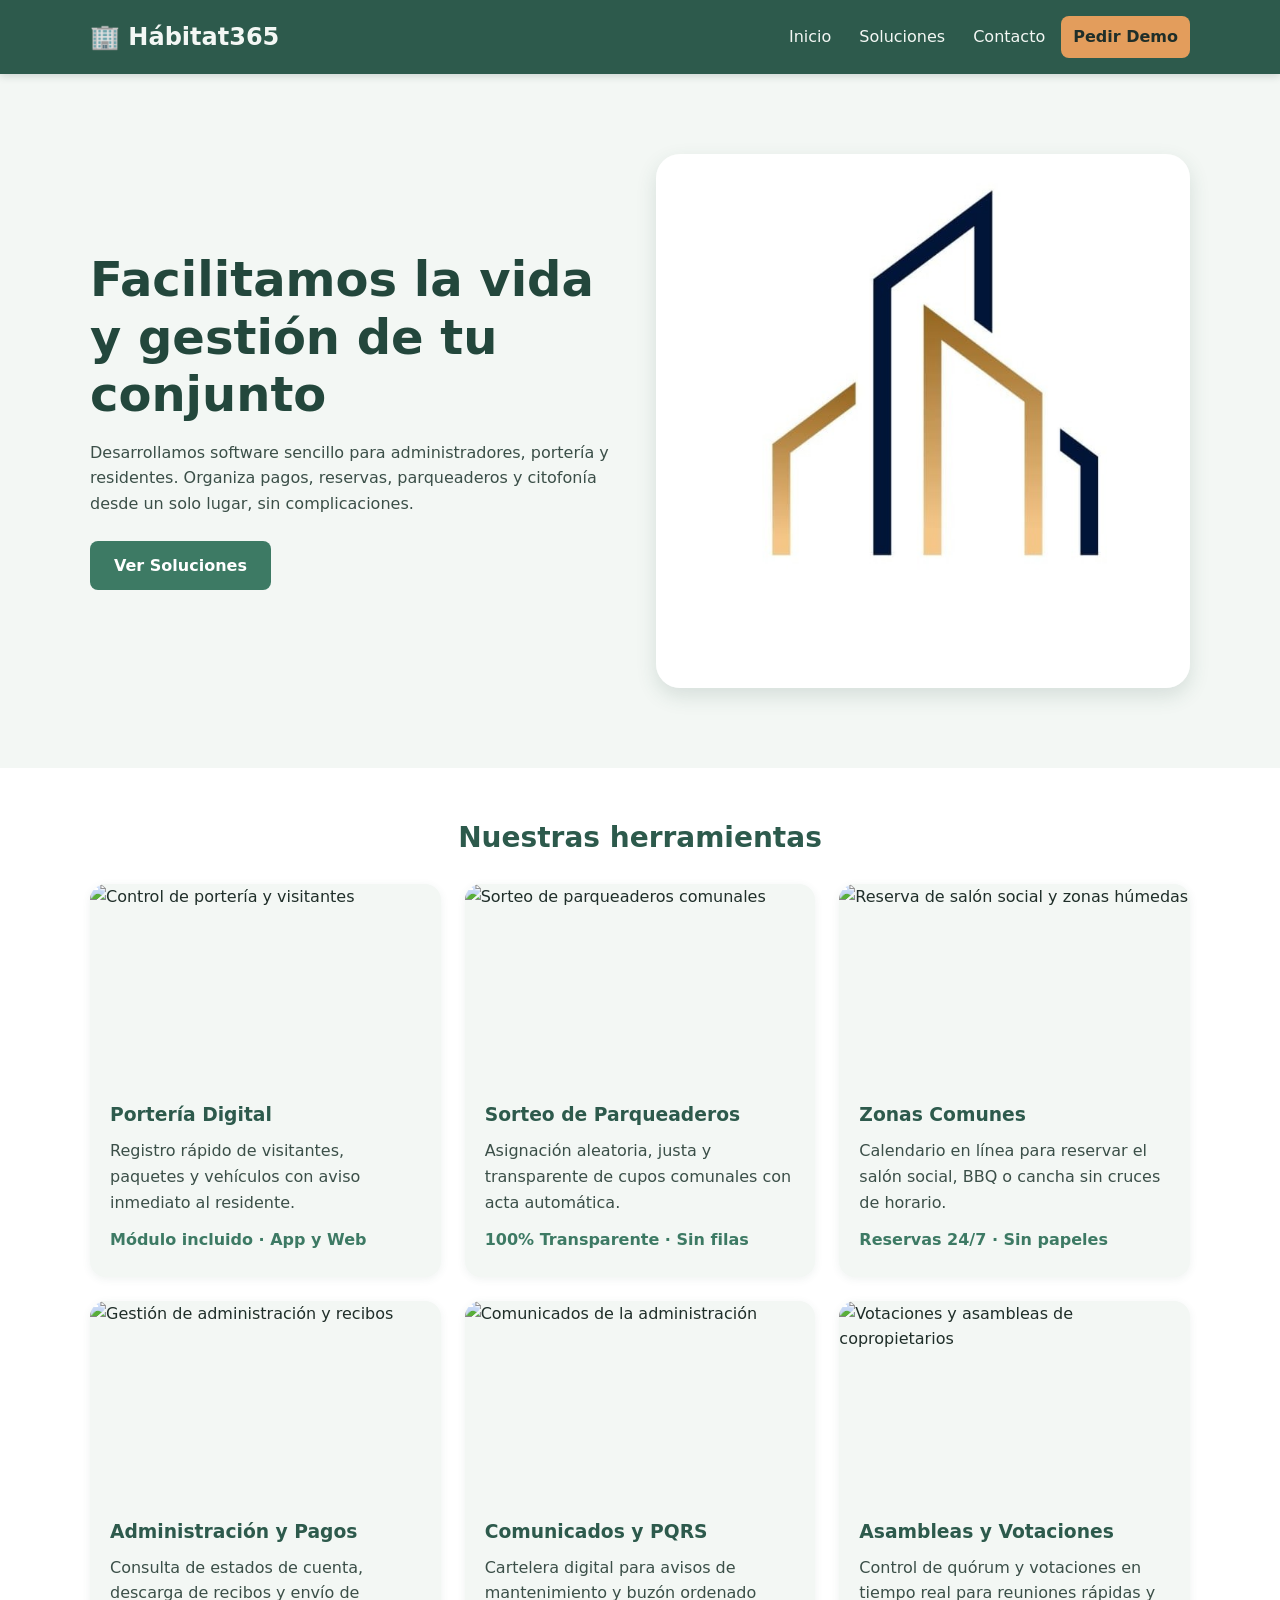
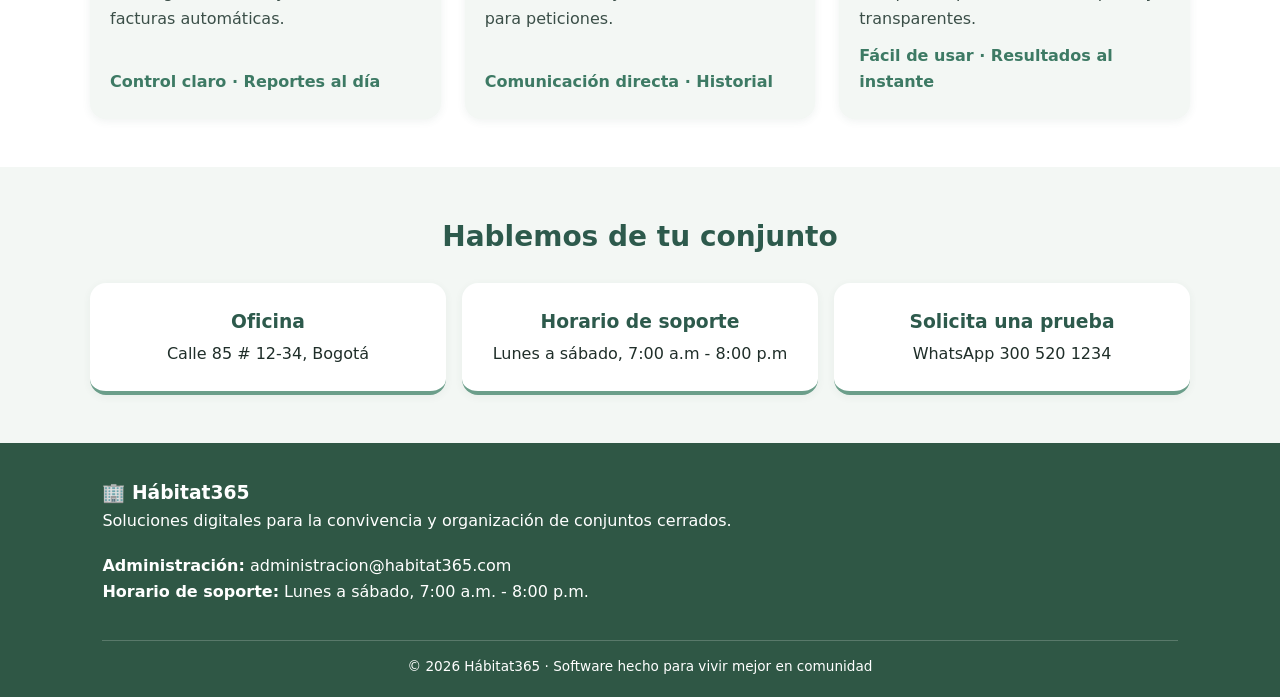
==== index.html @ 2de1ce51 "Add files via upload" ====
<!DOCTYPE html>
<html lang="es">

<head>
    <meta charset="UTF-8">
    <meta name="viewport" content="width=device-width, initial-scale=1.0">
    <title>Hábitat365 · Software para Conjuntos Residenciales</title>
    <link rel="stylesheet" href="CSS/styles.css">
    <script src="JS/menu.js" defer></script>
</head>

<body>
    <header class="header">
        <div class="contenedor header_contenido">
            <a href="#inicio" class="logo">🏢 Hábitat365</a>
            <button class="menu-boton" aria-label="Abrir menú">☰</button>
            <nav>
                <ul class="nav_lista">
                    <li><a href="#inicio">Inicio</a></li>
                    <li><a href="#soluciones">Soluciones</a></li>
                    <li><a href="#contacto">Contacto</a></li>
                    <li><a href="#contacto" class="nav_destacado">Pedir Demo</a></li>
                </ul>
            </nav>
        </div>
    </header>

    <main>
        <!-- HERO -->
        <section class="hero" id="inicio">
            <div class="contenedor hero_contenido">
                <div class="hero_texto">
                    <h1>Facilitamos la vida y gestión de tu conjunto</h1>
                    <p>Desarrollamos software sencillo para administradores, portería y residentes.
                        Organiza pagos, reservas, parqueaderos y citofonía desde un solo lugar, sin complicaciones.
                    </p>
                    <a href="#soluciones" class="boton">Ver Soluciones</a>
                </div>
                <img class="hero_imagen" src="IMG/habitat.jpeg" alt="Panel de gestión para conjuntos residenciales">
            </div>
        </section>

        <!-- SOLUCIONES / MÓDULOS DE SOFTWARE -->
        <section class="productos" id="soluciones">
            <div class="contenedor">
                <h2>Nuestras herramientas</h2>
                <div class="tarjetas">
                    <article class="tarjeta">
                        <img src="https://placehold.co/600x400/3d7a64/f3f7f4.png?text=Control+de+Accesos"
                            alt="Control de portería y visitantes">
                        <div class="tarjeta_cuerpo">
                            <h3>Portería Digital</h3>
                            <p>Registro rápido de visitantes, paquetes y vehículos con aviso inmediato al residente.</p>
                            <span class="precio">Módulo incluido · App y Web</span>
                        </div>
                    </article>

                    <a href="conjunto cerrado/index.html" class="tarjeta-enlace/">
                        <article class="tarjeta">
                            <img src="https://placehold.co/600x400/4a8b73/f3f7f4.png?text=Sorteo+de+Parqueaderos"
                                alt="Sorteo de parqueaderos comunales">
                            <div class="tarjeta_cuerpo">
                                <h3>Sorteo de Parqueaderos</h3>
                                <p>Asignación aleatoria, justa y transparente de cupos comunales con acta automática.
                                </p>
                                <span class="precio">100% Transparente · Sin filas</span>
                            </div>
                        </article>
                    </a>

                    <article class="tarjeta">
                        <img src="https://placehold.co/600x400/3d7a64/f3f7f4.png?text=Zonas+Comunes"
                            alt="Reserva de salón social y zonas húmedas">
                        <div class="tarjeta_cuerpo">
                            <h3>Zonas Comunes</h3>
                            <p>Calendario en línea para reservar el salón social, BBQ o cancha sin cruces de horario.
                            </p>
                            <span class="precio">Reservas 24/7 · Sin papeles</span>
                        </div>
                    </article>

                    <article class="tarjeta">
                        <img src="https://placehold.co/600x400/4a8b73/f3f7f4.png?text=Pagos+y+Cartera"
                            alt="Gestión de administración y recibos">
                        <div class="tarjeta_cuerpo">
                            <h3>Administración y Pagos</h3>
                            <p>Consulta de estados de cuenta, descarga de recibos y envío de facturas automáticas.</p>
                            <span class="precio">Control claro · Reportes al día</span>
                        </div>
                    </article>

                    <article class="tarjeta">
                        <img src="https://placehold.co/600x400/3d7a64/f3f7f4.png?text=Cartelera+y+Avisos"
                            alt="Comunicados de la administración">
                        <div class="tarjeta_cuerpo">
                            <h3>Comunicados y PQRS</h3>
                            <p>Cartelera digital para avisos de mantenimiento y buzón ordenado para peticiones.</p>
                            <span class="precio">Comunicación directa · Historial</span>
                        </div>
                    </article>

                    <article class="tarjeta">
                        <img src="https://placehold.co/600x400/4a8b73/f3f7f4.png?text=Asambleas+Virtuales"
                            alt="Votaciones y asambleas de copropietarios">
                        <div class="tarjeta_cuerpo">
                            <h3>Asambleas y Votaciones</h3>
                            <p>Control de quórum y votaciones en tiempo real para reuniones rápidas y transparentes.</p>
                            <span class="precio">Fácil de usar · Resultados al instante</span>
                        </div>
                    </article>
                </div>
            </div>
        </section>

        <!-- CONTACTO -->
        <section class="contacto" id="contacto">
            <div class="contenedor">
                <h2>Hablemos de tu conjunto</h2>
                <div class="contacto_grid">
                    <div class="contacto_bloque">
                        <h3>Oficina</h3>
                        <p>Calle 85 # 12-34, Bogotá</p>
                    </div>
                    <div class="contacto_bloque">
                        <h3>Horario de soporte</h3>
                        <p>Lunes a sábado, 7:00 a.m - 8:00 p.m</p>
                    </div>
                    <div class="contacto_bloque">
                        <h3>Solicita una prueba</h3>
                        <p>WhatsApp 300 520 1234</p>
                    </div>
                </div>
            </div>
        </section>
    </main>

    <!-- Pie de página unificado de Hábitat365 -->
    <footer id="contacto">
        <div>
            <h3>🏢 Hábitat365</h3>
            <p>Soluciones digitales para la convivencia y organización de conjuntos cerrados.</p>
        </div>
        <div>
            <p><strong>Administración:</strong> administracion@habitat365.com</p>
            <p><strong>Horario de soporte:</strong> Lunes a sábado, 7:00 a.m. - 8:00 p.m.</p>
        </div>
        <p class="p-footer">&copy; 2026 Hábitat365 · Software hecho para vivir mejor en comunidad</p>
    </footer>
</body>

</html>
---- CSS/styles.css ----
/* ===== PASO 3: Reset y box-sizing ===== */
* {
    box-sizing: border-box;
    margin: 0;
    padding: 0;
}

/* ===== PASO 4: Tipografía base con unidades relativas ===== */
html {
    font-size: 100%; /* 1rem = 16px */
    scroll-behavior: smooth;
}

body {
    font-family: system-ui, "Segoe UI", Roboto, Arial, sans-serif;
    font-size: 1rem;
    line-height: 1.6;
    color: #1f2e29; /* Verde muy oscuro para leer cómodo */
    background-color: #f3f7f4; /* Fondo verde salvia muy claro y cálido */
}

a {
    color: inherit;
    text-decoration: none;
}

ul {
    list-style: none;
}

h2 {
    font-size: 1.75rem;
    color: #2d5a4c; /* Verde bosque cálido */
    text-align: center;
    margin-bottom: 1.5rem;
}

/* ===== PASO 5: Imágenes fluidas ===== */
img {
    max-width: 100%;
    height: auto;
    display: block;
}

/* ===== PASO 6: Contenedor ===== */
.contenedor {
    width: 90%;
    max-width: 1100px;
    margin: 0 auto;
}

/* ===== PASO 7: Encabezado y menú (móvil) ===== */
.header {
    background-color: #2d5a4c; /* Verde bosque cálido principal */
    color: #f3f7f4;
    padding: 1rem 0;
    position: sticky;
    top: 0;
    z-index: 100;
    box-shadow: 0 2px 8px rgba(27, 56, 47, 0.18);
}

.header_contenido {
    display: flex;
    flex-wrap: wrap;
    justify-content: space-between;
    align-items: center;
    gap: 0.75rem;
}

.logo {
    font-size: 1.5rem;
    font-weight: 700;
}

.menu-boton {
    background-color: transparent;
    color: #f3f7f4;
    border: 1px solid rgba(243, 247, 244, 0.55);
    border-radius: 0.5rem;
    padding: 0.35rem 0.7rem;
    font-size: 1.25rem;
    line-height: 1;
    cursor: pointer;
}

.header nav {
    width: 100%;
}

.nav_lista {
    display: none;
    flex-direction: column;
    align-items: center;
    gap: 0.5rem;
    padding-top: 0.75rem;
}

.nav_lista.abierto {
    display: flex;
}

.nav_lista a {
    display: block;
    padding: 0.5rem 1rem;
    border-radius: 0.5rem;
}

.nav_lista a:hover {
    background-color: rgba(255, 255, 255, 0.15);
}

.nav_destacado {
    background-color: #e39d5c; /* Acento terracota/arena cálida */
    color: #1f2e29;
    font-weight: 700;
}

.nav_destacado:hover {
    background-color: #ebb078;
}

/* ===== PASO 8: Hero (móvil) ===== */
.hero {
    padding: 3rem 0;
}

.hero_contenido {
    display: grid;
    gap: 2rem;
    align-items: center;
}

.hero h1 {
    font-size: 2rem;
    line-height: 1.2;
    color: #23473c;
    margin-bottom: 1rem;
}

.hero p {
    margin-bottom: 1.5rem;
    color: #3b4f48;
}

.boton {
    display: inline-block;
    background-color: #3d7a64; /* Verde salvia vivo */
    color: #ffffff;
    padding: 0.75rem 1.5rem;
    border-radius: 0.5rem;
    font-weight: 700;
    cursor: pointer;
    transition: background-color 0.25s ease, transform 0.2s ease;
}

.boton:hover {
    background-color: #2d5a4c;
    transform: translateY(-2px);
}

.hero_imagen {
    width: 100%;
    border-radius: 1.5rem;
    box-shadow: 0 8px 20px rgba(45, 90, 76, 0.15);
}

/* ===== PASO 9: Tarjetas de soluciones (móvil: 1 columna) ===== */
.productos {
    background-color: #ffffff;
    padding: 3rem 0;
}

.tarjetas {
    display: grid;
    grid-template-columns: 1fr;
    gap: 1.5rem;
}

.tarjeta {
    background-color: #f3f7f4; /* Mismo tono suave del fondo para armonía visual */
    border-radius: 1rem;
    overflow: hidden;
    box-shadow: 0 2px 8px rgba(45, 90, 76, 0.08);
    display: flex;
    flex-direction: column;
    transition: transform 0.2s ease;
}

.tarjeta:hover {
    transform: translateY(-4px);
}

.tarjeta img {
    width: 100%;
    height: 200px;
    object-fit: cover;
}

.tarjeta_cuerpo {
    padding: 1rem 1.25rem 1.5rem;
    display: flex;
    flex-direction: column;
    flex-grow: 1;
}

.tarjeta h3 {
    color: #2d5a4c;
    margin-bottom: 0.5rem;
}

.tarjeta p {
    flex-grow: 1;
    color: #3b4f48;
}

/* Quita el subrayado y mantiene los colores originales de la tarjeta */
.tarjeta-enlace {
    text-decoration: none;
    color: inherit;
    display: block; /* Permite que ocupe todo el espacio de la columna */
    transition: transform 0.2s ease, box-shadow 0.2s ease;
}

/* Efecto visual cuando pasas el cursor (te paras) encima */
.tarjeta-enlace:hover {
    transform: translateY(-5px); /* Eleva ligeramente la tarjeta hacia arriba */
    cursor: pointer;             /* Muestra la manito de enlace */
}

.precio {
    display: block;
    margin-top: 0.75rem;
    font-weight: 700;
    color: #3d7a64;
}

/* ===== PASO 10: Contacto y pie de página (móvil) ===== */
.contacto {
    padding: 3rem 0;
}

.contacto_grid {
    display: flex;
    flex-direction: column;
    gap: 1rem;
}

.contacto_bloque {
    background-color: #ffffff;
    padding: 1.5rem;
    border-radius: 1rem;
    text-align: center;
    border-bottom: 4px solid #6b9e8a; /* Línea verde salvia suave en la base */
    box-shadow: 0 2px 8px rgba(45, 90, 76, 0.06);
}

.contacto_bloque h3 {
    color: #2d5a4c;
    margin-bottom: 0.25rem;
}

footer {
    background-color: #2f5745;
    color: white;
    padding: 35px 8% 20px;
    display: flex;
    flex-wrap: wrap;
    justify-content: space-between;
    gap: 20px;
}

footer .p-footer {
    width: 100%;
    text-align: center;
    margin-top: 15px;
    padding-top: 15px;
    border-top: 1px solid rgba(255, 255, 255, 0.2);
    font-size: 0.85rem;
}

/* ===== PASO 12: Tablet (768px en adelante) ===== */
@media (min-width: 768px) {
    .header_contenido {
        flex-direction: row;
        flex-wrap: nowrap;
        justify-content: space-between;
    }

    .header nav {
        width: auto;
    }

    .nav_lista {
        display: flex;
        flex-direction: row;
        gap: 0.25rem;
        padding-top: 0;
    }

    .nav_lista a {
        padding: 0.5rem 0.75rem;
    }

    .hero h1 {
        font-size: 2.5rem;
    }

    .tarjetas {
        grid-template-columns: repeat(2, 1fr);
    }

    .contacto_grid {
        flex-direction: row;
    }

    .contacto_bloque {
        flex: 1;
    }

    .menu-boton {
        display: none;
    }

    .grid-footer {
        grid-template-columns: 1fr;
    }
}

/* ===== PASO 13: Escritorio (1024px en adelante) ===== */
@media (min-width: 1024px) {
    .hero {
        padding: 5rem 0;
    }

    .hero_contenido {
        grid-template-columns: 1fr 1fr;
        align-items: center;
    }

    .hero h1 {
        font-size: 3rem;
    }

    .tarjetas {
        grid-template-columns: repeat(3, 1fr);
    }
}
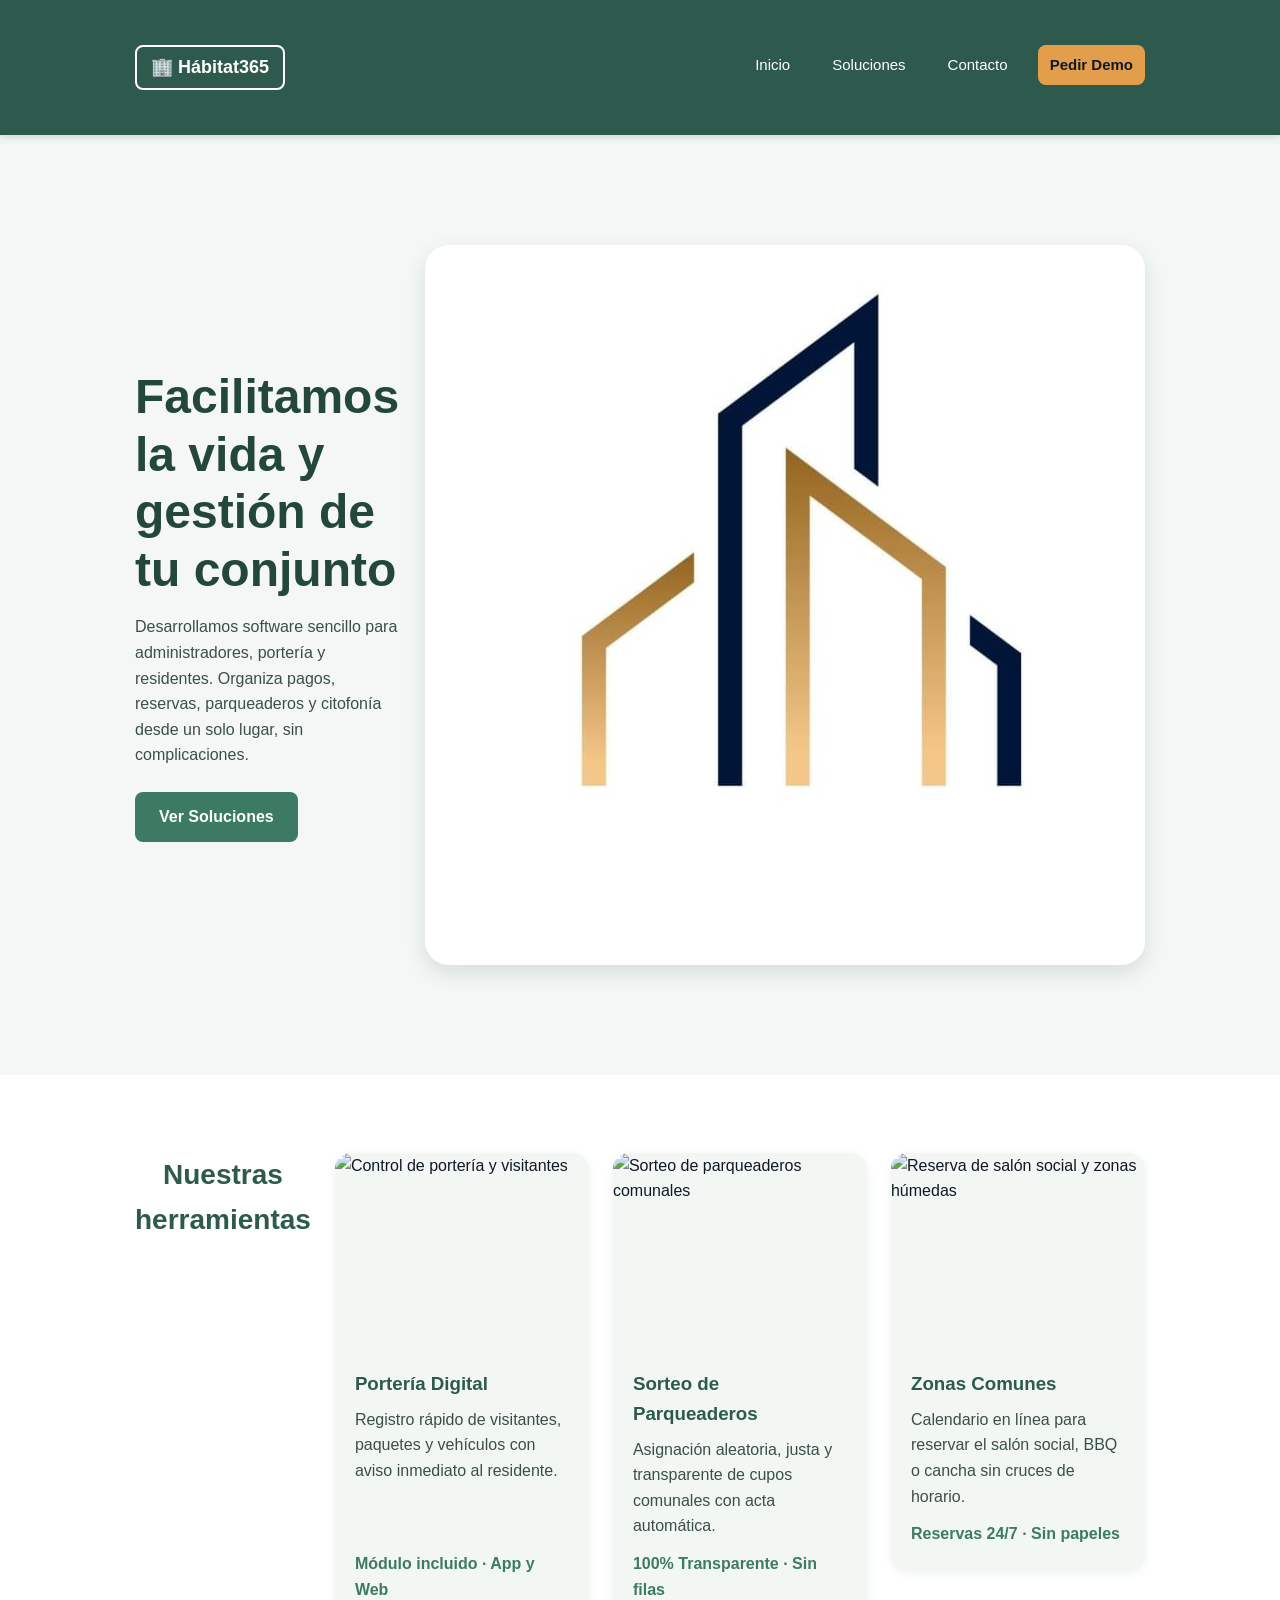
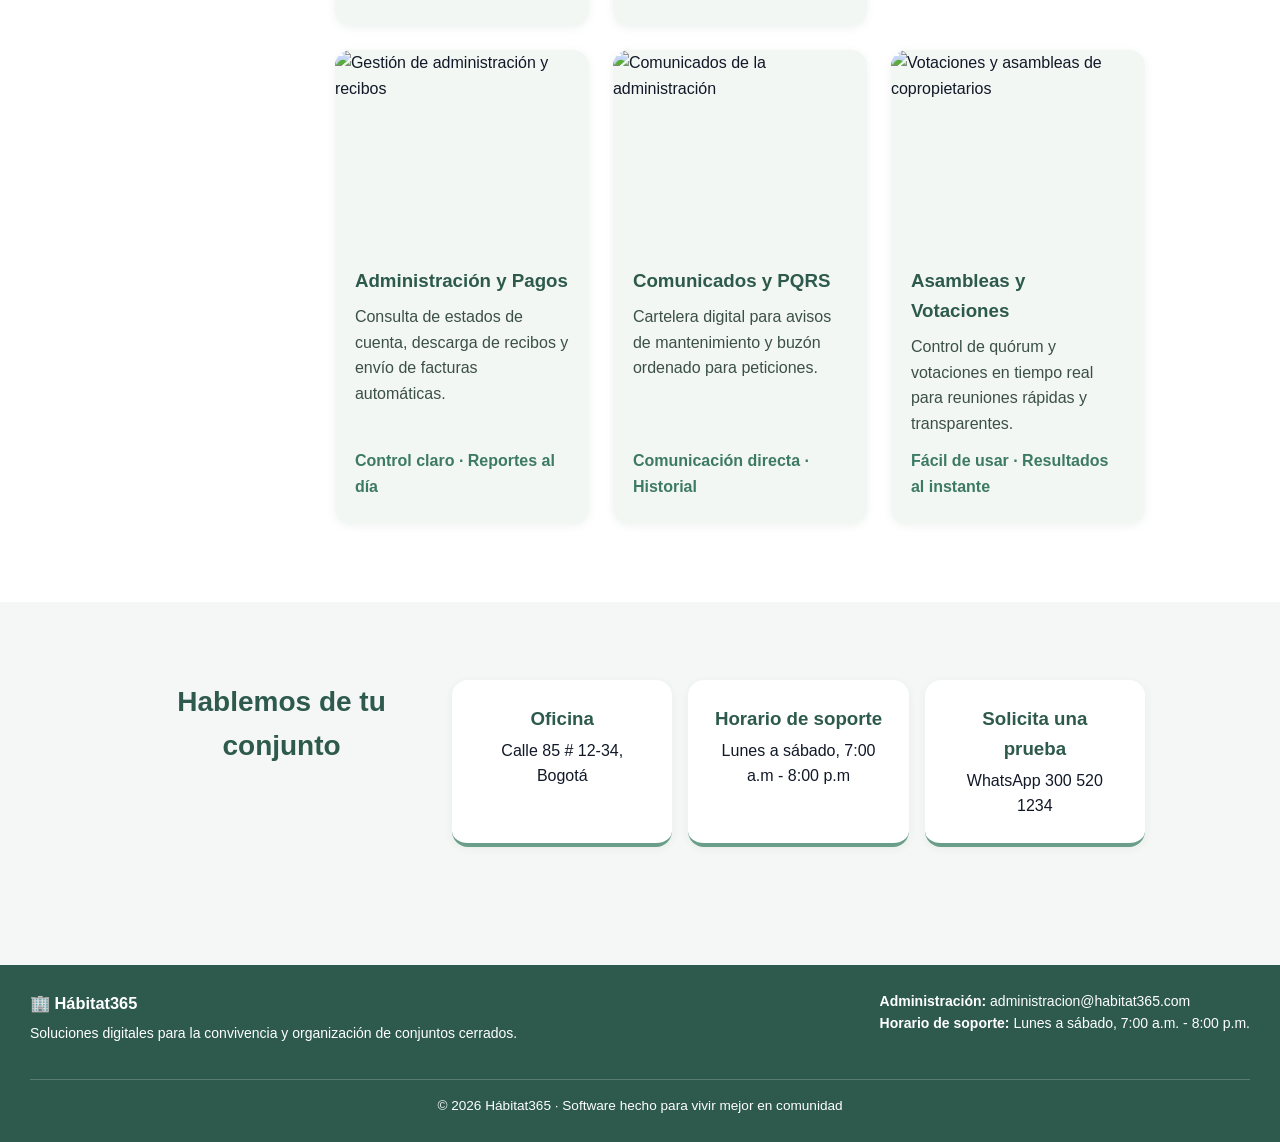
==== commit a4cbcaf5: "Update index.html to link to reservas.html for online booking of common areas" ====
--- a/index.html
+++ b/index.html
@@ -4,7 +4,7 @@
 <head>
     <meta charset="UTF-8">
     <meta name="viewport" content="width=device-width, initial-scale=1.0">
-    <title>Hábitat365 · Software para Conjuntos Residenciales</title>
+    <title>Hábitat365 Software para Conjuntos Residenciales</title>
     <link rel="stylesheet" href="CSS/styles.css">
     <script src="JS/menu.js" defer></script>
 </head>
@@ -68,16 +68,19 @@
                         </article>
                     </a>
 
-                    <article class="tarjeta">
-                        <img src="https://placehold.co/600x400/3d7a64/f3f7f4.png?text=Zonas+Comunes"
-                            alt="Reserva de salón social y zonas húmedas">
-                        <div class="tarjeta_cuerpo">
-                            <h3>Zonas Comunes</h3>
-                            <p>Calendario en línea para reservar el salón social, BBQ o cancha sin cruces de horario.
-                            </p>
-                            <span class="precio">Reservas 24/7 · Sin papeles</span>
-                        </div>
-                    </article>
+                    <a href="reservas.html">
+                        <article class="tarjeta">
+                            <img src="https://placehold.co/600x400/3d7a64/f3f7f4.png?text=Zonas+Comunes"
+                                alt="Reserva de salón social y zonas húmedas">
+                            <div class="tarjeta_cuerpo">
+                                <h3>Zonas Comunes</h3>
+                                <p>Calendario en línea para reservar el salón social, BBQ o cancha sin cruces de
+                                    horario.
+                                </p>
+                                <span class="precio">Reservas 24/7 · Sin papeles</span>
+                            </div>
+                        </article>
+                    </a>
 
                     <article class="tarjeta">
                         <img src="https://placehold.co/600x400/4a8b73/f3f7f4.png?text=Pagos+y+Cartera"
--- a/CSS/styles.css
+++ b/CSS/styles.css
@@ -327,6 +327,509 @@
     }
 }
 
+
+
+body {
+    font-family: Arial, Helvetica, sans-serif;
+    background-color: #f4f7f5;
+    color: #111827;
+}
+
+.header {
+    background-color: #2d5a4c;
+    color: #ffffff;
+    padding: 15px 30px;
+    display: flex;
+    justify-content: space-between;
+    align-items: center;
+    flex-wrap: wrap;
+    gap: 15px;
+}
+
+.header-titulo h1 {
+    font-size: 24px;
+    margin-bottom: 4px;
+}
+
+.header-titulo p {
+    font-size: 14px;
+    color: #d8e6df;
+}
+
+.header_contenido {
+    display: flex;
+    align-items: center;
+    gap: 20px;
+}
+
+.logo {
+    color: #ffffff;
+    text-decoration: none;
+    font-weight: bold;
+    font-size: 18px;
+    border: 2px solid #ffffff;
+    padding: 6px 14px;
+    border-radius: 8px;
+}
+
+.menu-boton {
+    display: none;
+    background: none;
+    border: none;
+    color: #ffffff;
+    font-size: 24px;
+    cursor: pointer;
+}
+
+.nav_lista {
+    list-style: none;
+    display: flex;
+    align-items: center;
+    gap: 18px;
+}
+
+.nav_lista a {
+    color: #ffffff;
+    text-decoration: none;
+    font-size: 15px;
+}
+
+.nav_lista a:hover {
+    text-decoration: underline;
+}
+
+.nav_destacado {
+    background-color: #e39e4c;
+    color: #111827 !important;
+    font-weight: bold;
+    padding: 8px 14px;
+    border-radius: 6px;
+}
+
+.contenedor {
+    margin: 30px auto;
+    padding: 0 20px;
+    display: flex;
+    gap: 24px;
+    max-width: 1050px;
+    align-items: flex-start;
+}
+
+.calendario {
+    flex: 2;
+    min-width: 0;
+    background-color: #ffffff;
+    border-radius: 25px;
+    box-shadow: 0 4px 12px rgba(0, 0, 0, 0.12);
+    overflow: hidden;
+}
+
+.cal-cabecera {
+    position: relative;
+    display: flex;
+    align-items: center;
+    justify-content: center;
+    background-color: #2d5a4c;
+    padding: 16px 0 18px;
+}
+
+.anio {
+    font-family: "Arial Black", Impact, sans-serif;
+    font-weight: 900;
+    font-size: 56px;
+    line-height: 1;
+    color: #ffffff;
+}
+
+.anillo {
+    position: absolute;
+    top: 50%;
+    transform: translateY(-50%);
+    width: 34px;
+    height: 34px;
+    border-radius: 50%;
+    background-color: #ffffff;
+    border: 6px solid #3db8ff;
+}
+
+.anillo.izq {
+    left: 7%;
+}
+
+.anillo.der {
+    right: 7%;
+}
+
+.cal-franja {
+    height: 16px;
+    background-color: #3db8ff;
+}
+
+.cal-cuerpo {
+    padding: 16px 20px 20px;
+}
+
+.mes-nav {
+    display: flex;
+    align-items: center;
+    justify-content: space-between;
+    margin-bottom: 14px;
+}
+
+.mes-nav h3 {
+    font-size: 22px;
+    font-weight: bold;
+    text-transform: capitalize;
+    color: #111827;
+}
+
+.btn-nav {
+    width: 40px;
+    height: 40px;
+    border: none;
+    border-radius: 50%;
+    background-color: #3db8ff;
+    color: #ffffff;
+    font-size: 24px;
+    font-weight: bold;
+    cursor: pointer;
+}
+
+.btn-nav:hover {
+    background-color: #1593e6;
+}
+
+.dias-semana,
+.cuadricula {
+    display: grid;
+    grid-template-columns: 36px repeat(7, 1fr);
+}
+
+.dias-semana {
+    background-color: #3db8ff;
+    border-radius: 8px;
+    color: #ffffff;
+    font-weight: bold;
+    font-size: 15px;
+    text-align: center;
+    padding: 8px 0;
+    margin-bottom: 8px;
+}
+
+.cuadricula {
+    row-gap: 4px;
+}
+
+.num-semana {
+    display: flex;
+    align-items: center;
+    justify-content: center;
+    color: #64748b;
+    font-weight: bold;
+    font-size: 13px;
+}
+
+.dia {
+    position: relative;
+    min-height: 58px;
+    margin: 0 2px;
+    border: 3px solid transparent;
+    border-radius: 12px;
+    background-color: transparent;
+    font-family: inherit;
+    font-size: 20px;
+    font-weight: bold;
+    color: #111827;
+    cursor: pointer;
+    display: flex;
+    flex-direction: column;
+    align-items: center;
+    justify-content: center;
+    gap: 4px;
+}
+
+.dia:hover:not(:disabled) {
+    background-color: #f1f5f9;
+    box-shadow: 0 3px 8px rgba(0, 0, 0, 0.12);
+}
+
+.dia.domingo {
+    color: #2d5a4c;
+}
+
+.dia.parcial {
+    background-color: #fef3c7;
+}
+
+.dia.lleno {
+    background-color: #fee2e2;
+}
+
+.dia.hoy {
+    border-color: #3db8ff;
+}
+
+.dia.hoy::before {
+    content: "HOY";
+    position: absolute;
+    top: 2px;
+    font-size: 9px;
+    font-weight: bold;
+    color: #1593e6;
+}
+
+.dia.seleccionado {
+    background-color: #3db8ff;
+    border-color: #3db8ff;
+    color: #ffffff;
+}
+
+.dia.seleccionado::before {
+    color: #ffffff;
+}
+
+.dia:disabled,
+.dia.pasado {
+    background-color: transparent;
+    color: #cbd5e1;
+    cursor: not-allowed;
+    box-shadow: none;
+}
+
+.dia.pasado.domingo {
+    color: #fecaca;
+}
+
+.puntos {
+    display: flex;
+    gap: 3px;
+}
+
+.punto {
+    display: inline-block;
+    width: 8px;
+    height: 8px;
+    border-radius: 50%;
+}
+
+.punto.verde {
+    background-color: #22c55e;
+}
+
+.punto.rojo {
+    background-color: #ef4444;
+}
+
+.leyenda {
+    display: flex;
+    flex-wrap: wrap;
+    gap: 8px 18px;
+    margin-top: 18px;
+    font-size: 13px;
+    color: #64748b;
+}
+
+.leyenda span {
+    display: flex;
+    align-items: center;
+    gap: 6px;
+}
+
+.cuadro {
+    display: inline-block;
+    width: 14px;
+    height: 14px;
+    border-radius: 4px;
+}
+
+.cuadro.parcial {
+    background-color: #fef3c7;
+    border: 1px solid #fcd34d;
+}
+
+.cuadro.lleno {
+    background-color: #fee2e2;
+    border: 1px solid #fca5a5;
+}
+
+.cal-pie {
+    background-color: #2d5a4c;
+    padding: 10px;
+    text-align: center;
+}
+
+.btn-hoy {
+    padding: 5px 20px;
+    border: 2px solid #ffffff;
+    border-radius: 20px;
+    background-color: transparent;
+    color: #ffffff;
+    font-weight: bold;
+    font-size: 14px;
+    cursor: pointer;
+}
+
+.btn-hoy:hover {
+    background-color: #ffffff;
+    color: #2d5a4c;
+}
+
+.panel {
+    flex: 1;
+    min-width: 280px;
+    background-color: #ffffff;
+    border-radius: 14px;
+    box-shadow: 0 4px 12px rgba(0, 0, 0, 0.12);
+    padding: 20px;
+}
+
+.panel h3 {
+    font-size: 18px;
+    text-transform: capitalize;
+    margin-bottom: 4px;
+}
+
+.panel .resumen {
+    color: #64748b;
+    font-size: 14px;
+    margin-bottom: 16px;
+}
+
+.panel .placeholder {
+    text-align: center;
+    color: #64748b;
+    padding: 32px 8px;
+}
+
+.area {
+    border: 1px solid #e2e8f0;
+    border-left: 5px solid #22c55e;
+    border-radius: 10px;
+    padding: 12px;
+    margin-bottom: 12px;
+    background-color: #ffffff;
+}
+
+.area.ocupada {
+    border-left-color: #ef4444;
+    background-color: #fff7f7;
+}
+
+.area-cabecera {
+    display: flex;
+    align-items: center;
+    justify-content: space-between;
+    gap: 8px;
+}
+
+.area-nombre {
+    font-weight: bold;
+}
+
+.btn-estado {
+    border: none;
+    border-radius: 20px;
+    padding: 6px 14px;
+    font-size: 13px;
+    font-weight: bold;
+    color: #ffffff;
+    cursor: pointer;
+    background-color: #22c55e;
+}
+
+.btn-estado.ocupado {
+    background-color: #ef4444;
+}
+
+.area input {
+    width: 100%;
+    margin-top: 10px;
+    padding: 8px 10px;
+    border: 1px solid #cccccc;
+    border-radius: 8px;
+    font-size: 14px;
+}
+
+.area input:focus {
+    outline: none;
+    border-color: #1593e6;
+}
+
+.btn-cerrar {
+    margin-top: 8px;
+    width: 100%;
+    padding: 8px;
+    border: 1px solid #cccccc;
+    border-radius: 8px;
+    background-color: #f8fafc;
+    color: #333333;
+    font-weight: bold;
+    cursor: pointer;
+}
+
+.btn-cerrar:hover {
+    background-color: #e2e8f0;
+}
+
+footer {
+    background-color: #2d5a4c;
+    color: #ffffff;
+    padding: 25px 30px;
+    margin-top: 40px;
+    display: flex;
+    justify-content: space-between;
+    flex-wrap: wrap;
+    gap: 20px;
+    font-size: 14px;
+}
+
+footer h3 {
+    margin-bottom: 6px;
+}
+
+@media (max-width: 800px) {
+    .contenedor {
+        flex-direction: column;
+    }
+
+    .calendario,
+    .panel {
+        width: 100%;
+        flex: none;
+    }
+
+    .cal-cuerpo {
+        padding: 12px 10px 16px;
+    }
+
+    .dias-semana,
+    .cuadricula {
+        grid-template-columns: 26px repeat(7, 1fr);
+    }
+
+    .dias-semana {
+        font-size: 13px;
+    }
+
+    .dia {
+        min-height: 46px;
+        font-size: 16px;
+        margin: 0 1px;
+    }
+
+    .punto {
+        width: 6px;
+        height: 6px;
+    }
+
+    .anillo {
+        width: 26px;
+        height: 26px;
+        border-width: 5px;
+    }
+}
+
+
 /* ===== PASO 13: Escritorio (1024px en adelante) ===== */
 @media (min-width: 1024px) {
     .hero {
@@ -345,4 +848,122 @@
     .tarjetas {
         grid-template-columns: repeat(3, 1fr);
     }
-}+
+
+}
+
+ @media (max-width: 800px) {
+    .header {
+        padding: 15px 20px;
+    }
+
+    .header_contenido {
+        width: 100%;
+        justify-content: space-between;
+        flex-wrap: wrap;
+    }
+
+    .menu-boton {
+        display: block;
+    }
+
+    .header_contenido nav {
+        display: none;
+        width: 100%;
+    }
+
+    .header_contenido nav.activo {
+        display: block;
+    }
+
+    .nav_lista {
+        flex-direction: column;
+        align-items: stretch;
+        gap: 10px;
+        margin-top: 12px;
+        padding-top: 12px;
+        border-top: 1px solid #3f7564;
+    }
+
+    .nav_lista a {
+        display: block;
+        padding: 8px 10px;
+    }
+
+    .nav_destacado {
+        text-align: center;
+    }
+
+    .contenedor {
+        flex-direction: column;
+        margin: 20px auto;
+        padding: 0 12px;
+    }
+
+    .calendario,
+    .panel {
+        width: 100%;
+        flex: none;
+    }
+
+    .anio {
+        font-size: 40px;
+    }
+
+    .anillo {
+        width: 26px;
+        height: 26px;
+        border-width: 5px;
+    }
+
+    .cal-cuerpo {
+        padding: 12px 10px 16px;
+    }
+
+    .dias-semana,
+    .cuadricula {
+        grid-template-columns: 26px repeat(7, 1fr);
+    }
+
+    .dias-semana {
+        font-size: 13px;
+    }
+
+    .dia {
+        min-height: 46px;
+        font-size: 16px;
+        margin: 0 1px;
+    }
+
+    .punto {
+        width: 6px;
+        height: 6px;
+    }
+
+    footer {
+        flex-direction: column;
+        padding: 20px;
+        text-align: center;
+    }
+}
+
+/* ===== PASO 13: Escritorio (1024px en adelante) ===== */
+@media (min-width: 1024px) {
+    .hero {
+        padding: 5rem 0;
+    }
+
+    .hero_contenido {
+        grid-template-columns: 1fr 1fr;
+        align-items: center;
+    }
+
+    .hero h1 {
+        font-size: 3rem;
+    }
+
+    .tarjetas {
+        grid-template-columns: repeat(3, 1fr);
+    }
+}
+
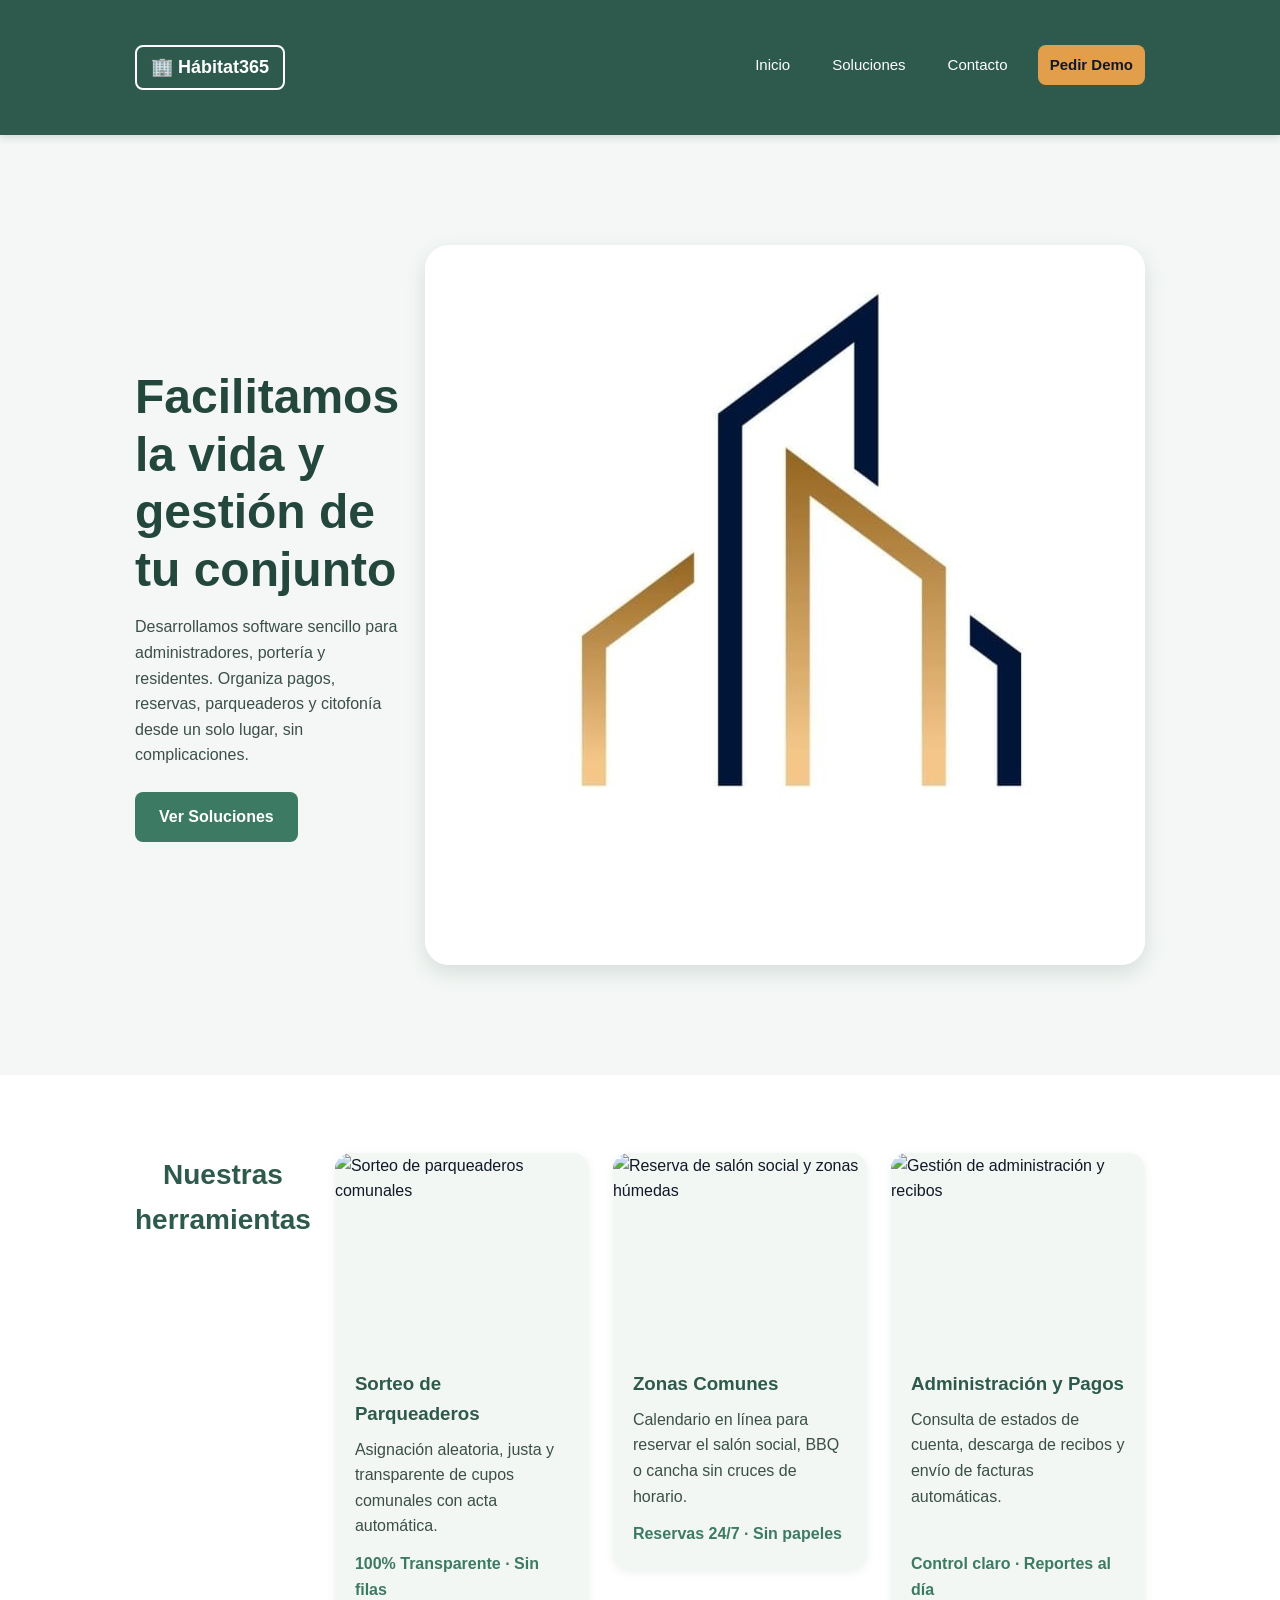
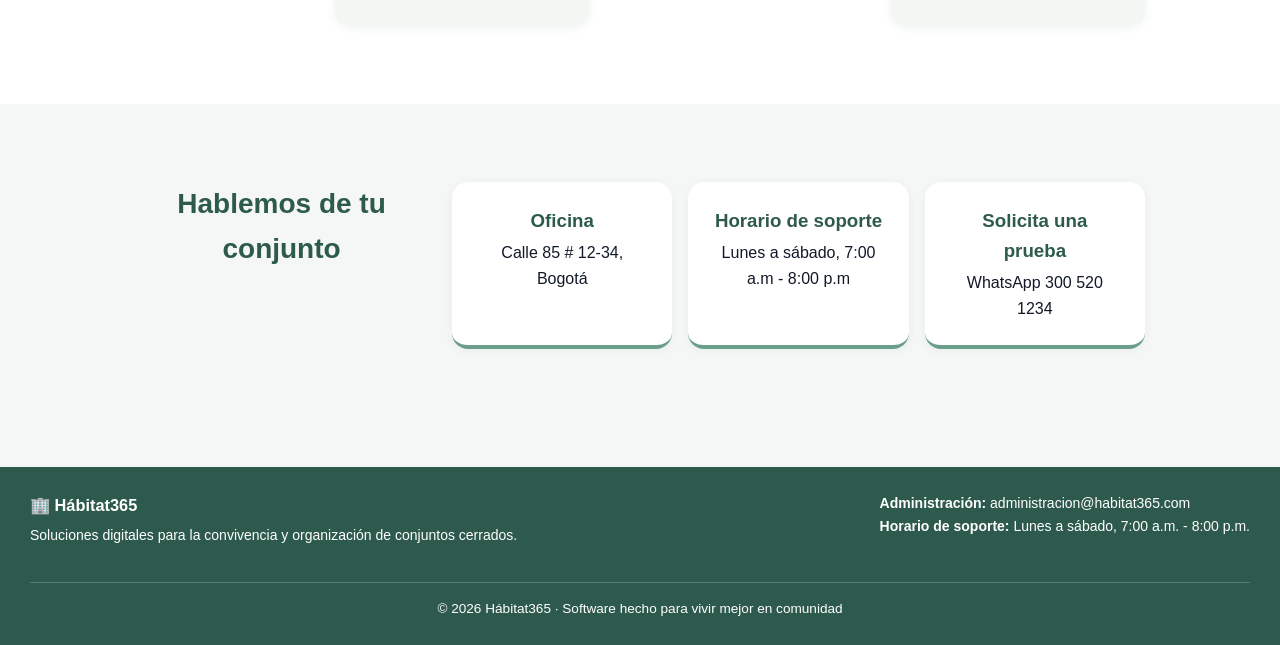
==== commit e4d0e33f: "Refactor navigation links in index.html, reservas.html, and sorteo.html for improved accessibility a" ====
--- a/index.html
+++ b/index.html
@@ -45,17 +45,8 @@
             <div class="contenedor">
                 <h2>Nuestras herramientas</h2>
                 <div class="tarjetas">
-                    <article class="tarjeta">
-                        <img src="https://placehold.co/600x400/3d7a64/f3f7f4.png?text=Control+de+Accesos"
-                            alt="Control de portería y visitantes">
-                        <div class="tarjeta_cuerpo">
-                            <h3>Portería Digital</h3>
-                            <p>Registro rápido de visitantes, paquetes y vehículos con aviso inmediato al residente.</p>
-                            <span class="precio">Módulo incluido · App y Web</span>
-                        </div>
-                    </article>
 
-                    <a href="conjunto cerrado/index.html" class="tarjeta-enlace/">
+                    <a href="sorteo.html" class="tarjeta-enlace/">
                         <article class="tarjeta">
                             <img src="https://placehold.co/600x400/4a8b73/f3f7f4.png?text=Sorteo+de+Parqueaderos"
                                 alt="Sorteo de parqueaderos comunales">
@@ -89,26 +80,6 @@
                             <h3>Administración y Pagos</h3>
                             <p>Consulta de estados de cuenta, descarga de recibos y envío de facturas automáticas.</p>
                             <span class="precio">Control claro · Reportes al día</span>
-                        </div>
-                    </article>
-
-                    <article class="tarjeta">
-                        <img src="https://placehold.co/600x400/3d7a64/f3f7f4.png?text=Cartelera+y+Avisos"
-                            alt="Comunicados de la administración">
-                        <div class="tarjeta_cuerpo">
-                            <h3>Comunicados y PQRS</h3>
-                            <p>Cartelera digital para avisos de mantenimiento y buzón ordenado para peticiones.</p>
-                            <span class="precio">Comunicación directa · Historial</span>
-                        </div>
-                    </article>
-
-                    <article class="tarjeta">
-                        <img src="https://placehold.co/600x400/4a8b73/f3f7f4.png?text=Asambleas+Virtuales"
-                            alt="Votaciones y asambleas de copropietarios">
-                        <div class="tarjeta_cuerpo">
-                            <h3>Asambleas y Votaciones</h3>
-                            <p>Control de quórum y votaciones en tiempo real para reuniones rápidas y transparentes.</p>
-                            <span class="precio">Fácil de usar · Resultados al instante</span>
                         </div>
                     </article>
                 </div>
--- a/CSS/styles.css
+++ b/CSS/styles.css
@@ -449,7 +449,7 @@
     height: 34px;
     border-radius: 50%;
     background-color: #ffffff;
-    border: 6px solid #3db8ff;
+    border: 6px solid #40c299;
 }
 
 .anillo.izq {
@@ -462,7 +462,7 @@
 
 .cal-franja {
     height: 16px;
-    background-color: #3db8ff;
+    background-color: #40c299;
 }
 
 .cal-cuerpo {
@@ -488,7 +488,7 @@
     height: 40px;
     border: none;
     border-radius: 50%;
-    background-color: #3db8ff;
+    background-color: #40c299;
     color: #ffffff;
     font-size: 24px;
     font-weight: bold;
@@ -496,7 +496,7 @@
 }
 
 .btn-nav:hover {
-    background-color: #1593e6;
+    background-color: #40c299;
 }
 
 .dias-semana,
@@ -506,7 +506,7 @@
 }
 
 .dias-semana {
-    background-color: #3db8ff;
+    background-color: #40c299;
     border-radius: 8px;
     color: #ffffff;
     font-weight: bold;
@@ -566,7 +566,7 @@
 }
 
 .dia.hoy {
-    border-color: #3db8ff;
+    border-color: #40c299;
 }
 
 .dia.hoy::before {
@@ -579,8 +579,8 @@
 }
 
 .dia.seleccionado {
-    background-color: #3db8ff;
-    border-color: #3db8ff;
+    background-color: #2d5a4c;
+    border-color: #2d5a4c;
     color: #ffffff;
 }
 
@@ -752,7 +752,7 @@
 
 .area input:focus {
     outline: none;
-    border-color: #1593e6;
+    border-color: #2d5a4c;
 }
 
 .btn-cerrar {
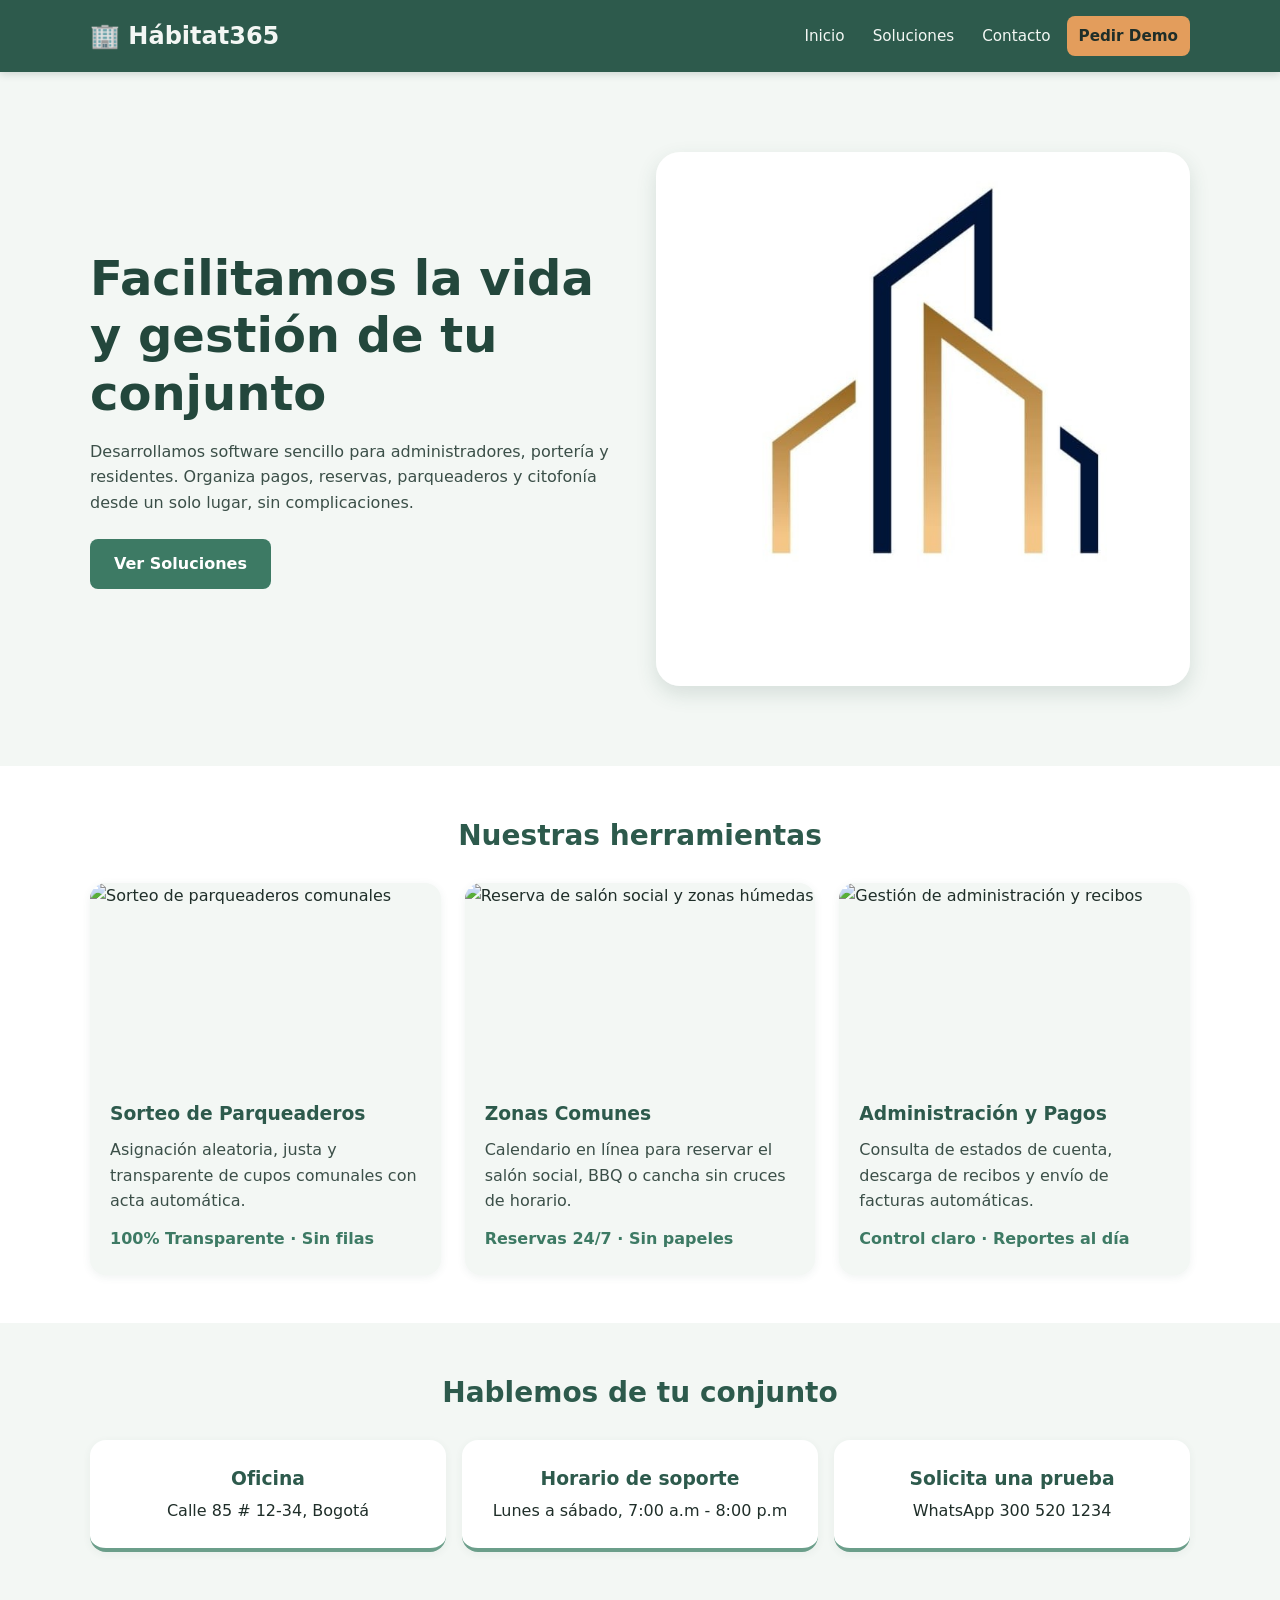
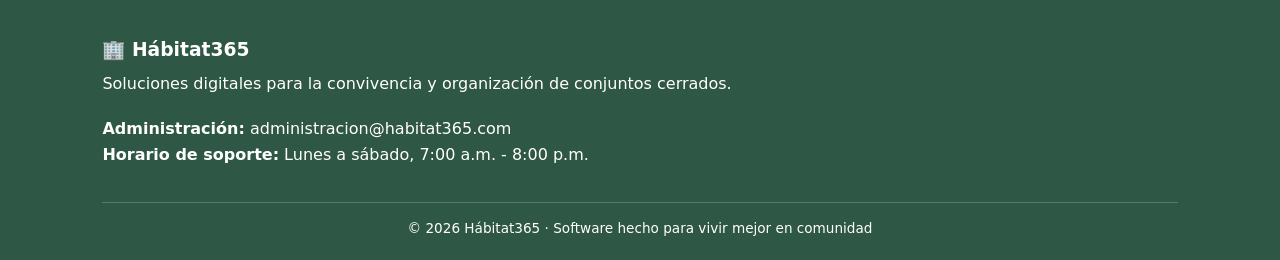
==== commit 67a10dcd: "Update "Administración y Pagos" section to link to propietarios.html" ====
--- a/index.html
+++ b/index.html
@@ -73,15 +73,18 @@
                         </article>
                     </a>
 
-                    <article class="tarjeta">
-                        <img src="https://placehold.co/600x400/4a8b73/f3f7f4.png?text=Pagos+y+Cartera"
-                            alt="Gestión de administración y recibos">
-                        <div class="tarjeta_cuerpo">
-                            <h3>Administración y Pagos</h3>
-                            <p>Consulta de estados de cuenta, descarga de recibos y envío de facturas automáticas.</p>
-                            <span class="precio">Control claro · Reportes al día</span>
-                        </div>
-                    </article>
+                    <a href="propietarios.html">
+                        <article class="tarjeta">
+                            <img src="https://placehold.co/600x400/4a8b73/f3f7f4.png?text=Pagos+y+Cartera"
+                                alt="Gestión de administración y recibos">
+                            <div class="tarjeta_cuerpo">
+                                <h3>Administración y Pagos</h3>
+                                <p>Consulta de estados de cuenta, descarga de recibos y envío de facturas automáticas.
+                                </p>
+                                <span class="precio">Control claro · Reportes al día</span>
+                            </div>
+                        </article>
+                    </a>
                 </div>
             </div>
         </section>
--- a/CSS/styles.css
+++ b/CSS/styles.css
@@ -7,7 +7,8 @@
 
 /* ===== PASO 4: Tipografía base con unidades relativas ===== */
 html {
-    font-size: 100%; /* 1rem = 16px */
+    font-size: 100%;
+    /* 1rem = 16px */
     scroll-behavior: smooth;
 }
 
@@ -15,8 +16,10 @@
     font-family: system-ui, "Segoe UI", Roboto, Arial, sans-serif;
     font-size: 1rem;
     line-height: 1.6;
-    color: #1f2e29; /* Verde muy oscuro para leer cómodo */
-    background-color: #f3f7f4; /* Fondo verde salvia muy claro y cálido */
+    color: #1f2e29;
+    /* Verde muy oscuro para leer cómodo */
+    background-color: #f3f7f4;
+    /* Fondo verde salvia muy claro y cálido */
 }
 
 a {
@@ -30,7 +33,8 @@
 
 h2 {
     font-size: 1.75rem;
-    color: #2d5a4c; /* Verde bosque cálido */
+    color: #2d5a4c;
+    /* Verde bosque cálido */
     text-align: center;
     margin-bottom: 1.5rem;
 }
@@ -49,9 +53,19 @@
     margin: 0 auto;
 }
 
+.cal-contenedor {
+    width: 90%;
+    max-width: 1100px;
+    margin: 20px auto;
+    display: flex;
+    align-items: flex-start;
+    gap: 20px;
+}
+
 /* ===== PASO 7: Encabezado y menú (móvil) ===== */
 .header {
-    background-color: #2d5a4c; /* Verde bosque cálido principal */
+    background-color: #2d5a4c;
+    /* Verde bosque cálido principal */
     color: #f3f7f4;
     padding: 1rem 0;
     position: sticky;
@@ -111,7 +125,8 @@
 }
 
 .nav_destacado {
-    background-color: #e39d5c; /* Acento terracota/arena cálida */
+    background-color: #e39d5c;
+    /* Acento terracota/arena cálida */
     color: #1f2e29;
     font-weight: 700;
 }
@@ -145,7 +160,8 @@
 
 .boton {
     display: inline-block;
-    background-color: #3d7a64; /* Verde salvia vivo */
+    background-color: #3d7a64;
+    /* Verde salvia vivo */
     color: #ffffff;
     padding: 0.75rem 1.5rem;
     border-radius: 0.5rem;
@@ -178,7 +194,8 @@
 }
 
 .tarjeta {
-    background-color: #f3f7f4; /* Mismo tono suave del fondo para armonía visual */
+    background-color: #f3f7f4;
+    /* Mismo tono suave del fondo para armonía visual */
     border-radius: 1rem;
     overflow: hidden;
     box-shadow: 0 2px 8px rgba(45, 90, 76, 0.08);
@@ -218,14 +235,17 @@
 .tarjeta-enlace {
     text-decoration: none;
     color: inherit;
-    display: block; /* Permite que ocupe todo el espacio de la columna */
+    display: block;
+    /* Permite que ocupe todo el espacio de la columna */
     transition: transform 0.2s ease, box-shadow 0.2s ease;
 }
 
 /* Efecto visual cuando pasas el cursor (te paras) encima */
 .tarjeta-enlace:hover {
-    transform: translateY(-5px); /* Eleva ligeramente la tarjeta hacia arriba */
-    cursor: pointer;             /* Muestra la manito de enlace */
+    transform: translateY(-5px);
+    /* Eleva ligeramente la tarjeta hacia arriba */
+    cursor: pointer;
+    /* Muestra la manito de enlace */
 }
 
 .precio {
@@ -251,7 +271,8 @@
     padding: 1.5rem;
     border-radius: 1rem;
     text-align: center;
-    border-bottom: 4px solid #6b9e8a; /* Línea verde salvia suave en la base */
+    border-bottom: 4px solid #6b9e8a;
+    /* Línea verde salvia suave en la base */
     box-shadow: 0 2px 8px rgba(45, 90, 76, 0.06);
 }
 
@@ -327,15 +348,8 @@
     }
 }
 
-
-
-body {
-    font-family: Arial, Helvetica, sans-serif;
-    background-color: #f4f7f5;
-    color: #111827;
-}
-
-.header {
+/* ===== Encabezado directo (<header>) y calendario ===== */
+header {
     background-color: #2d5a4c;
     color: #ffffff;
     padding: 15px 30px;
@@ -354,65 +368,6 @@
 .header-titulo p {
     font-size: 14px;
     color: #d8e6df;
-}
-
-.header_contenido {
-    display: flex;
-    align-items: center;
-    gap: 20px;
-}
-
-.logo {
-    color: #ffffff;
-    text-decoration: none;
-    font-weight: bold;
-    font-size: 18px;
-    border: 2px solid #ffffff;
-    padding: 6px 14px;
-    border-radius: 8px;
-}
-
-.menu-boton {
-    display: none;
-    background: none;
-    border: none;
-    color: #ffffff;
-    font-size: 24px;
-    cursor: pointer;
-}
-
-.nav_lista {
-    list-style: none;
-    display: flex;
-    align-items: center;
-    gap: 18px;
-}
-
-.nav_lista a {
-    color: #ffffff;
-    text-decoration: none;
-    font-size: 15px;
-}
-
-.nav_lista a:hover {
-    text-decoration: underline;
-}
-
-.nav_destacado {
-    background-color: #e39e4c;
-    color: #111827 !important;
-    font-weight: bold;
-    padding: 8px 14px;
-    border-radius: 6px;
-}
-
-.contenedor {
-    margin: 30px auto;
-    padding: 0 20px;
-    display: flex;
-    gap: 24px;
-    max-width: 1050px;
-    align-items: flex-start;
 }
 
 .calendario {
@@ -771,64 +726,272 @@
     background-color: #e2e8f0;
 }
 
-footer {
-    background-color: #2d5a4c;
-    color: #ffffff;
-    padding: 25px 30px;
-    margin-top: 40px;
-    display: flex;
-    justify-content: space-between;
-    flex-wrap: wrap;
-    gap: 20px;
-    font-size: 14px;
-}
-
 footer h3 {
     margin-bottom: 6px;
 }
 
+/* ===== Estilos del Sorteo de Parqueaderos ===== */
+header h2 {
+    color: #ffffff;
+    font-size: 1.35rem;
+    margin-bottom: 0.15rem;
+}
+
+header>div p {
+    font-size: 0.9rem;
+    color: #d8e6df;
+}
+
+header nav {
+    display: flex;
+    flex-wrap: wrap;
+    align-items: center;
+    gap: 0.75rem;
+}
+
+header nav a {
+    padding: 0.45rem 0.85rem;
+    border-radius: 0.5rem;
+    font-size: 0.95rem;
+}
+
+header nav a:hover {
+    background-color: rgba(255, 255, 255, 0.15);
+}
+
+header nav a[href="#sorteo"] {
+    background-color: #e39d5c;
+    color: #1f2e29;
+    font-weight: 700;
+}
+
+header nav a[href="#sorteo"]:hover {
+    background-color: #ebb078;
+}
+
+#sorteo.hero {
+    width: 90%;
+    max-width: 760px;
+    margin: 2.5rem auto;
+    padding: 2rem 1.5rem;
+    background-color: #ffffff;
+    border-radius: 1.25rem;
+    box-shadow: 0 6px 20px rgba(45, 90, 76, 0.1);
+    text-align: center;
+}
+
+#sorteo>div:first-of-type {
+    display: grid;
+    grid-template-columns: 1fr;
+    gap: 0.55rem;
+    max-width: 460px;
+    margin: 0 auto;
+    text-align: left;
+}
+
+#sorteo label {
+    font-weight: 600;
+    color: #2d5a4c;
+    margin-top: 0.35rem;
+}
+
+#sorteo input {
+    width: 100%;
+    padding: 0.7rem 0.9rem;
+    border: 1px solid #bfd1c9;
+    border-radius: 0.5rem;
+    font-size: 1rem;
+    font-family: inherit;
+    color: #1f2e29;
+    background-color: #f9fbfa;
+}
+
+#sorteo input:focus {
+    outline: none;
+    border-color: #3d7a64;
+    background-color: #ffffff;
+}
+
+#btn-sortear {
+    margin-top: 0.75rem;
+    width: 100%;
+    padding: 0.85rem 1.5rem;
+    border: none;
+    border-radius: 0.5rem;
+    background-color: #3d7a64;
+    color: #ffffff;
+    font-size: 1rem;
+    font-weight: 700;
+    cursor: pointer;
+    transition: background-color 0.25s ease, transform 0.2s ease;
+}
+
+#btn-sortear:hover {
+    background-color: #2d5a4c;
+    transform: translateY(-2px);
+}
+
+#resultado {
+    margin-top: 1.5rem;
+    padding: 1rem 1.25rem;
+    border-left: 4px solid #3d7a64;
+    text-align: left;
+    font-weight: 600;
+}
+
+#resultado:empty {
+    display: none;
+}
+
+.seccion {
+    width: 90%;
+    max-width: 1100px;
+    margin: 0 auto 3rem;
+    padding: 2.5rem 1.5rem;
+    background-color: #ffffff;
+    border-radius: 1.25rem;
+    box-shadow: 0 4px 14px rgba(45, 90, 76, 0.06);
+}
+
+.cajas {
+    display: grid;
+    grid-template-columns: 1fr;
+    gap: 1.5rem;
+}
+
+.cajas .tarjeta {
+    padding: 1.5rem;
+}
+.tituloP {
+    text-align: center;
+    color: #263445;
+    margin: 30px 0;
+    font-size: 28px;
+}
+table {  
+    width: 90%;
+    margin: 20px auto;
+    border-collapse: collapse;
+    background-color: white;
+    border-radius: 8px;
+    overflow: hidden;
+} 
+ 
+
+th {
+    background-color: #263445;
+    color: white;
+    padding: 15px;
+    text-align: center;
+    font-size: 15px;
+}
+
+td {
+    padding: 13px;
+    border-bottom: 1px solid #e0e0e0;
+    text-align: center;
+    font-size: 14px;
+} 
+/* FILAS ALTERNADAS */
+tbody tr:nth-child(even) {
+    background-color: #f8f9fa;
+}
+
+/* EFECTO AL PASAR EL MOUSE */
+tbody tr:hover {
+    background-color: #e8eef5;
+}
+
+/* ESTADO: MORA */
+.Mora {
+    background-color: #f8d7da !important;
+}
+
+/* ESTADO: PENDIENTE */
+.Pendiente {
+    background-color: #fff3cd !important;
+}
+
+/* ESTADO: PAGADO */
+.pagado {
+    background-color: #3be863 !important;
+}
+
+/* RESUMEN */
+#resumen {
+    width: 90%;
+    margin: 20px auto;
+    padding: 15px;
+    background-color: white;
+    border: 1px solid #ddd;
+    border-radius: 8px;
+    text-align: center;
+} 
+
+.columna-derecha {
+    flex: 1;
+    min-width: 280px;
+    display: flex;
+    flex-direction: column;
+    gap: 20px;
+}
+
+.columna-derecha .panel {
+    width: 100%;
+    flex: none;
+}
+
+.historial {
+    width: 100%;
+    background-color: #ffffff;
+    border-radius: 14px;
+    box-shadow: 0 4px 12px rgba(0, 0, 0, 0.12);
+    padding: 20px;
+}
+
+.historial h3 {
+    font-size: 18px;
+    color: #2d5a4c;
+    margin-bottom: 12px;
+}
+
+.item-historial {
+    border-left: 4px solid #ef4444;
+    background-color: #fff7f7;
+    padding: 10px 12px;
+    border-radius: 8px;
+    margin-bottom: 10px;
+    font-size: 14px;
+}
+
+.item-historial:last-child {
+    margin-bottom: 0;
+}
+
+.item-historial strong {
+    display: block;
+    color: #1f2e29;
+    text-transform: capitalize;
+    margin-bottom: 4px;
+}
+
+.item-historial span {
+    display: block;
+    color: #475569;
+}
+
 @media (max-width: 800px) {
-    .contenedor {
+    .cal-contenedor {
         flex-direction: column;
-    }
-
-    .calendario,
-    .panel {
+        padding: 0 12px;
+    }
+
+    .columna-derecha,
+    .historial {
         width: 100%;
         flex: none;
     }
-
-    .cal-cuerpo {
-        padding: 12px 10px 16px;
-    }
-
-    .dias-semana,
-    .cuadricula {
-        grid-template-columns: 26px repeat(7, 1fr);
-    }
-
-    .dias-semana {
-        font-size: 13px;
-    }
-
-    .dia {
-        min-height: 46px;
-        font-size: 16px;
-        margin: 0 1px;
-    }
-
-    .punto {
-        width: 6px;
-        height: 6px;
-    }
-
-    .anillo {
-        width: 26px;
-        height: 26px;
-        border-width: 5px;
-    }
-}
-
+}
 
 /* ===== PASO 13: Escritorio (1024px en adelante) ===== */
 @media (min-width: 1024px) {
@@ -849,10 +1012,12 @@
         grid-template-columns: repeat(3, 1fr);
     }
 
-
-}
-
- @media (max-width: 800px) {
+    .cajas {
+        grid-template-columns: repeat(3, 1fr);
+    }
+}
+
+@media (max-width: 800px) {
     .header {
         padding: 15px 20px;
     }
@@ -966,4 +1131,3 @@
         grid-template-columns: repeat(3, 1fr);
     }
 }
-
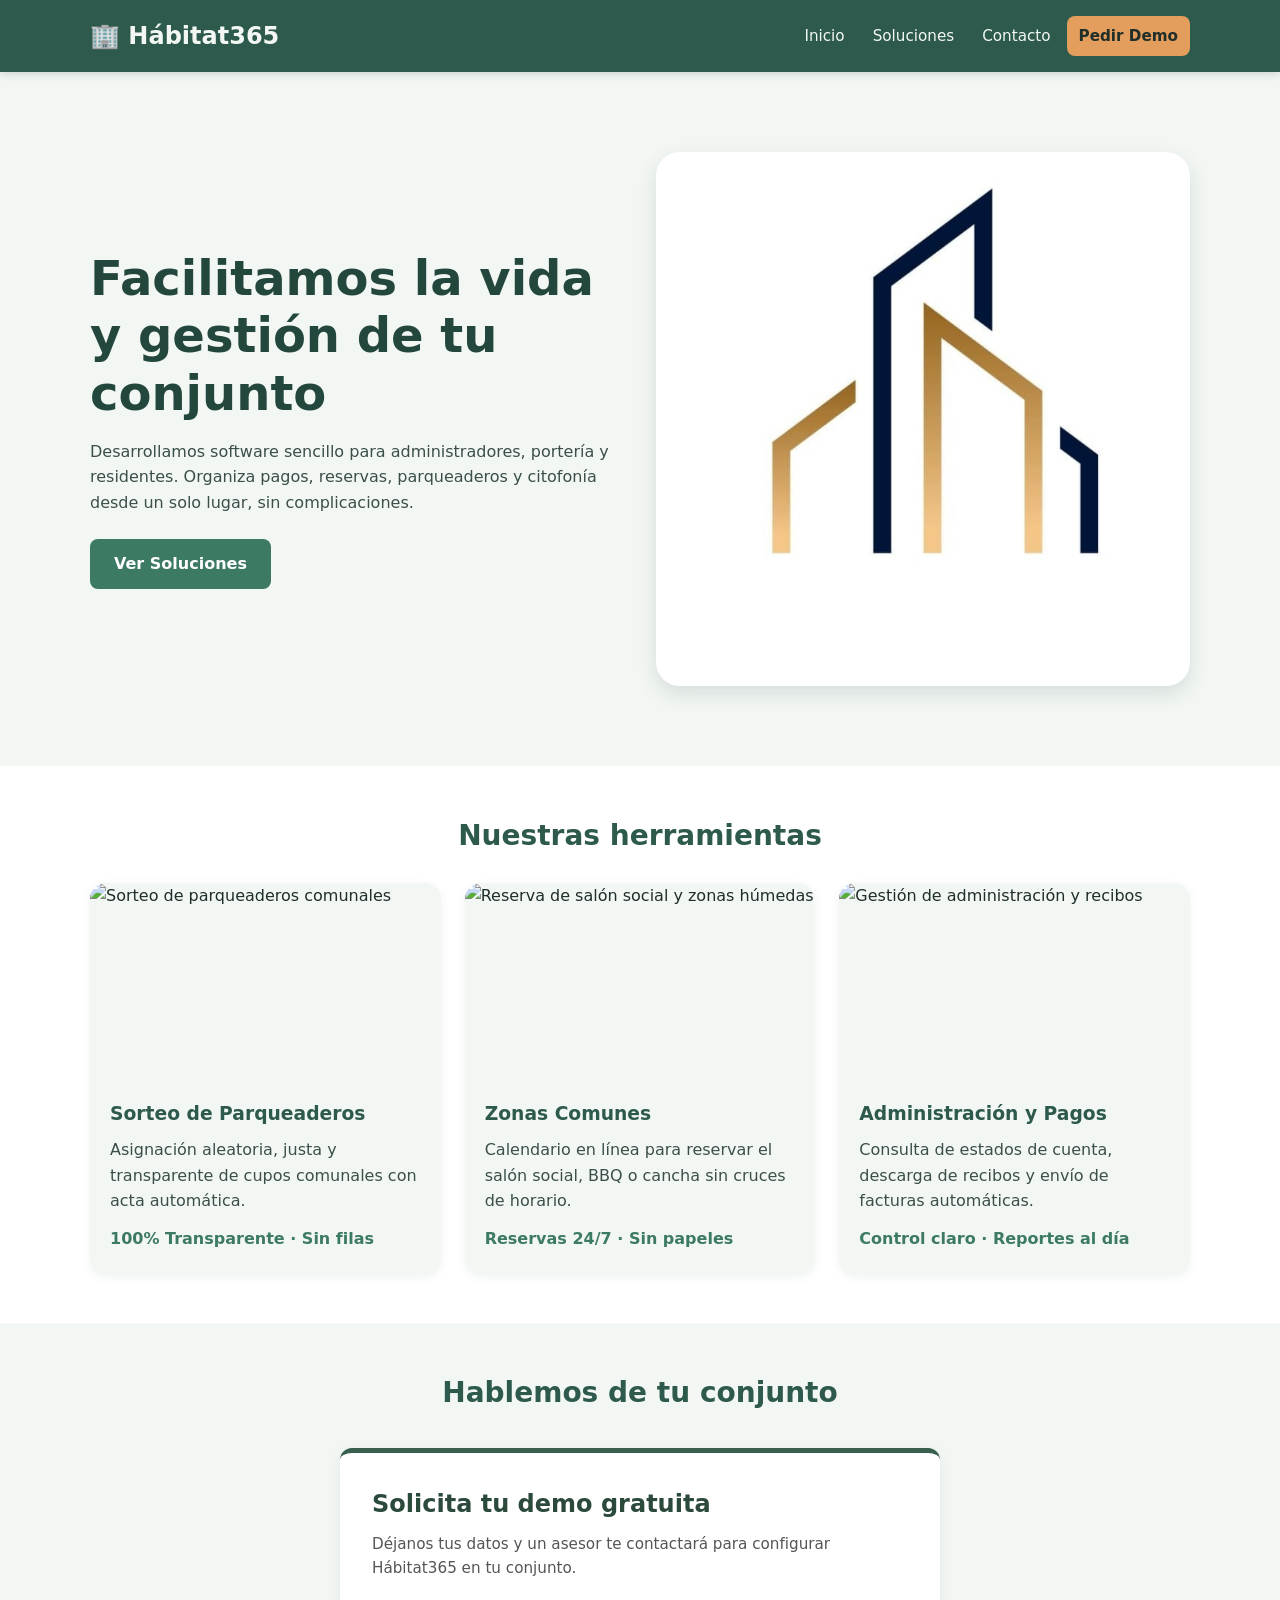
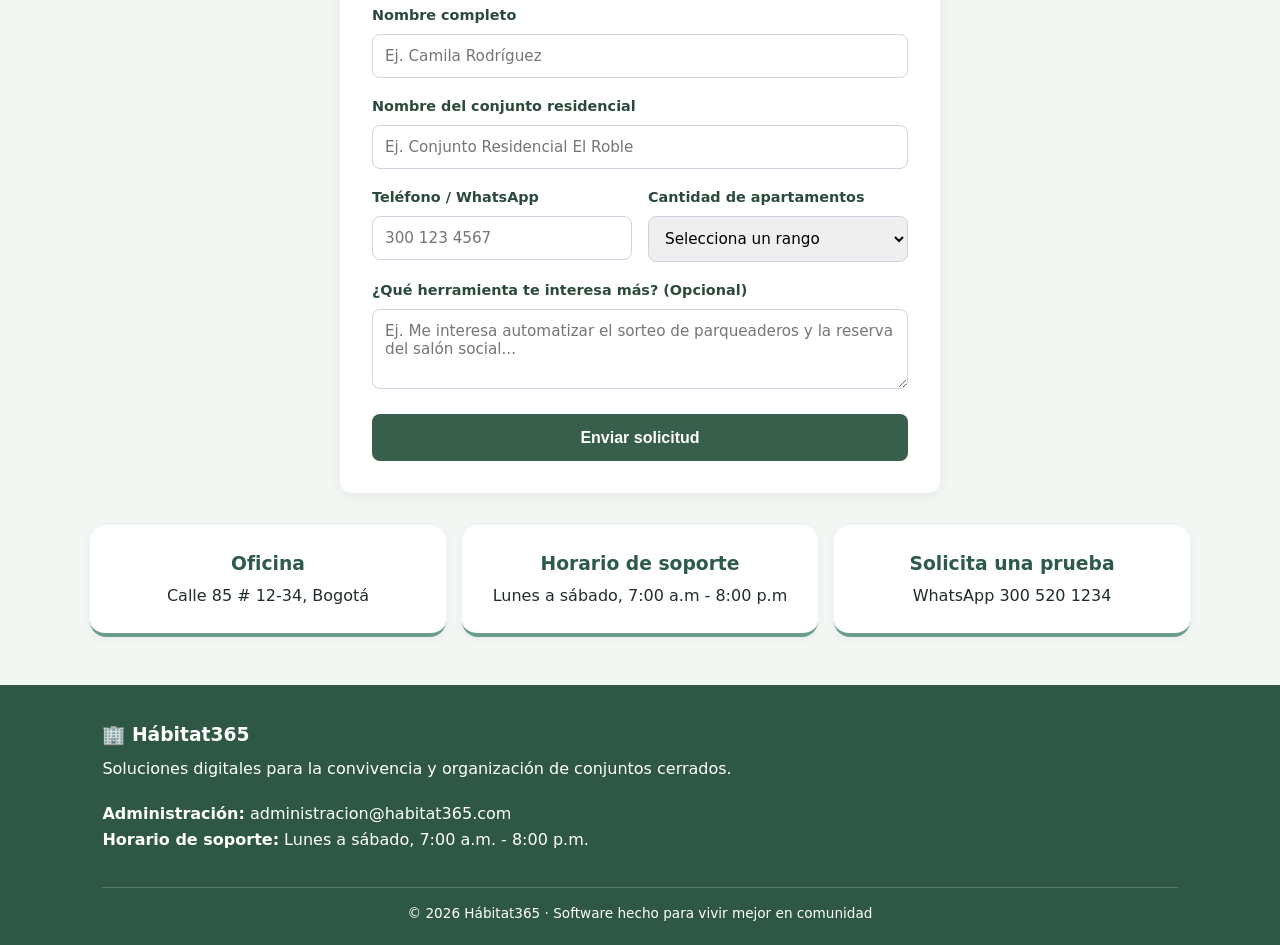
==== commit 809718d7: "Add contact form with success message and styling" ====
--- a/index.html
+++ b/index.html
@@ -93,6 +93,53 @@
         <section class="contacto" id="contacto">
             <div class="contenedor">
                 <h2>Hablemos de tu conjunto</h2>
+                <div class="contenedor-formulario">
+                    <h3>Solicita tu demo gratuita</h3>
+                    <p>Déjanos tus datos y un asesor te contactará para configurar Hábitat365 en tu conjunto.</p>
+
+                    <form id="form-contacto" class="formulario-habitat">
+                        <div class="campo-grupo">
+                            <label for="nombre">Nombre completo</label>
+                            <input type="text" id="nombre" name="nombre" placeholder="Ej. Camila Rodríguez" required>
+                        </div>
+
+                        <div class="campo-grupo">
+                            <label for="conjunto">Nombre del conjunto residencial</label>
+                            <input type="text" id="conjunto" name="conjunto"
+                                placeholder="Ej. Conjunto Residencial El Roble" required>
+                        </div>
+
+                        <div class="campo-fila">
+                            <div class="campo-grupo">
+                                <label for="telefono">Teléfono / WhatsApp</label>
+                                <input type="tel" id="telefono" name="telefono" placeholder="300 123 4567" required>
+                            </div>
+
+                            <div class="campo-grupo">
+                                <label for="unidades">Cantidad de apartamentos</label>
+                                <select id="unidades" name="unidades" required>
+                                    <option value="" disabled selected>Selecciona un rango</option>
+                                    <option value="menos-50">Menos de 50</option>
+                                    <option value="50-150">Entre 50 y 150</option>
+                                    <option value="mas-150">Más de 150</option>
+                                </select>
+                            </div>
+                        </div>
+
+                        <div class="campo-grupo">
+                            <label for="mensaje">¿Qué herramienta te interesa más? (Opcional)</label>
+                            <textarea id="mensaje" name="mensaje" rows="3"
+                                placeholder="Ej. Me interesa automatizar el sorteo de parqueaderos y la reserva del salón social..."></textarea>
+                        </div>
+
+                        <button type="submit" class="btn-enviar">Enviar solicitud</button>
+
+                        <!-- Mensaje oculto que aparecerá al enviar -->
+                        <p id="mensaje-exito" class="mensaje-exito" style="display: none;">
+                            ¡Listo! Hemos recibido tus datos. Pronto nos pondremos en contacto contigo.
+                        </p>
+                    </form>
+                </div>
                 <div class="contacto_grid">
                     <div class="contacto_bloque">
                         <h3>Oficina</h3>
--- a/CSS/styles.css
+++ b/CSS/styles.css
@@ -37,6 +37,111 @@
     /* Verde bosque cálido */
     text-align: center;
     margin-bottom: 1.5rem;
+}
+
+.contenedor-formulario {
+    background-color: #ffffff;
+    padding: 2rem;
+    border-radius: 12px;
+    box-shadow: 0 4px 15px rgba(0, 0, 0, 0.06);
+    max-width: 600px;
+    margin: 2rem auto;
+    border-top: 5px solid #385e4c;
+    /* Verde principal de tu navbar */
+}
+
+.contenedor-formulario h3 {
+    color: #2c4a3b;
+    margin-bottom: 0.5rem;
+    font-size: 1.5rem;
+}
+
+.contenedor-formulario p {
+    color: #555;
+    margin-bottom: 1.5rem;
+    font-size: 0.95rem;
+}
+
+.formulario-habitat {
+    display: flex;
+    flex-direction: column;
+    gap: 1.1rem;
+}
+
+.campo-fila {
+    display: flex;
+    gap: 1rem;
+}
+
+.campo-fila .campo-grupo {
+    flex: 1;
+}
+
+.campo-grupo {
+    display: flex;
+    flex-direction: column;
+    text-align: left;
+}
+
+.campo-grupo label {
+    font-weight: 600;
+    color: #2c4a3b;
+    margin-bottom: 0.4rem;
+    font-size: 0.9rem;
+}
+
+.campo-grupo input,
+.campo-grupo select,
+.campo-grupo textarea {
+    padding: 0.75rem;
+    border: 1px solid #cbd5e1;
+    border-radius: 8px;
+    font-family: inherit;
+    font-size: 0.95rem;
+    transition: border-color 0.2s ease, box-shadow 0.2s ease;
+}
+
+/* Efecto verde suave al hacer clic en un campo */
+.campo-grupo input:focus,
+.campo-grupo select:focus,
+.campo-grupo textarea:focus {
+    outline: none;
+    border-color: #385e4c;
+    box-shadow: 0 0 0 3px rgba(56, 94, 76, 0.15);
+}
+
+.btn-enviar {
+    background-color: #385e4c;
+    color: #ffffff;
+    border: none;
+    padding: 0.9rem 1.5rem;
+    font-size: 1rem;
+    font-weight: 600;
+    border-radius: 8px;
+    cursor: pointer;
+    transition: background-color 0.2s ease;
+    margin-top: 0.5rem;
+}
+
+.btn-enviar:hover {
+    background-color: #2a4739;
+}
+
+.mensaje-exito {
+    background-color: #e6f4ea;
+    color: #1e4620;
+    padding: 0.85rem;
+    border-radius: 8px;
+    border-left: 4px solid #385e4c;
+    font-weight: 500;
+    margin-top: 0.5rem;
+}
+
+/* Adaptación para celulares */
+@media (max-width: 600px) {
+    .campo-fila {
+        flex-direction: column;
+    }
 }
 
 /* ===== PASO 5: Imágenes fluidas ===== */
@@ -862,21 +967,23 @@
 .cajas .tarjeta {
     padding: 1.5rem;
 }
+
 .tituloP {
     text-align: center;
     color: #263445;
     margin: 30px 0;
     font-size: 28px;
 }
-table {  
+
+table {
     width: 90%;
     margin: 20px auto;
     border-collapse: collapse;
     background-color: white;
     border-radius: 8px;
     overflow: hidden;
-} 
- 
+}
+
 
 th {
     background-color: #263445;
@@ -891,7 +998,8 @@
     border-bottom: 1px solid #e0e0e0;
     text-align: center;
     font-size: 14px;
-} 
+}
+
 /* FILAS ALTERNADAS */
 tbody tr:nth-child(even) {
     background-color: #f8f9fa;
@@ -926,7 +1034,7 @@
     border: 1px solid #ddd;
     border-radius: 8px;
     text-align: center;
-} 
+}
 
 .columna-derecha {
     flex: 1;
@@ -1130,4 +1238,4 @@
     .tarjetas {
         grid-template-columns: repeat(3, 1fr);
     }
-}
+}
